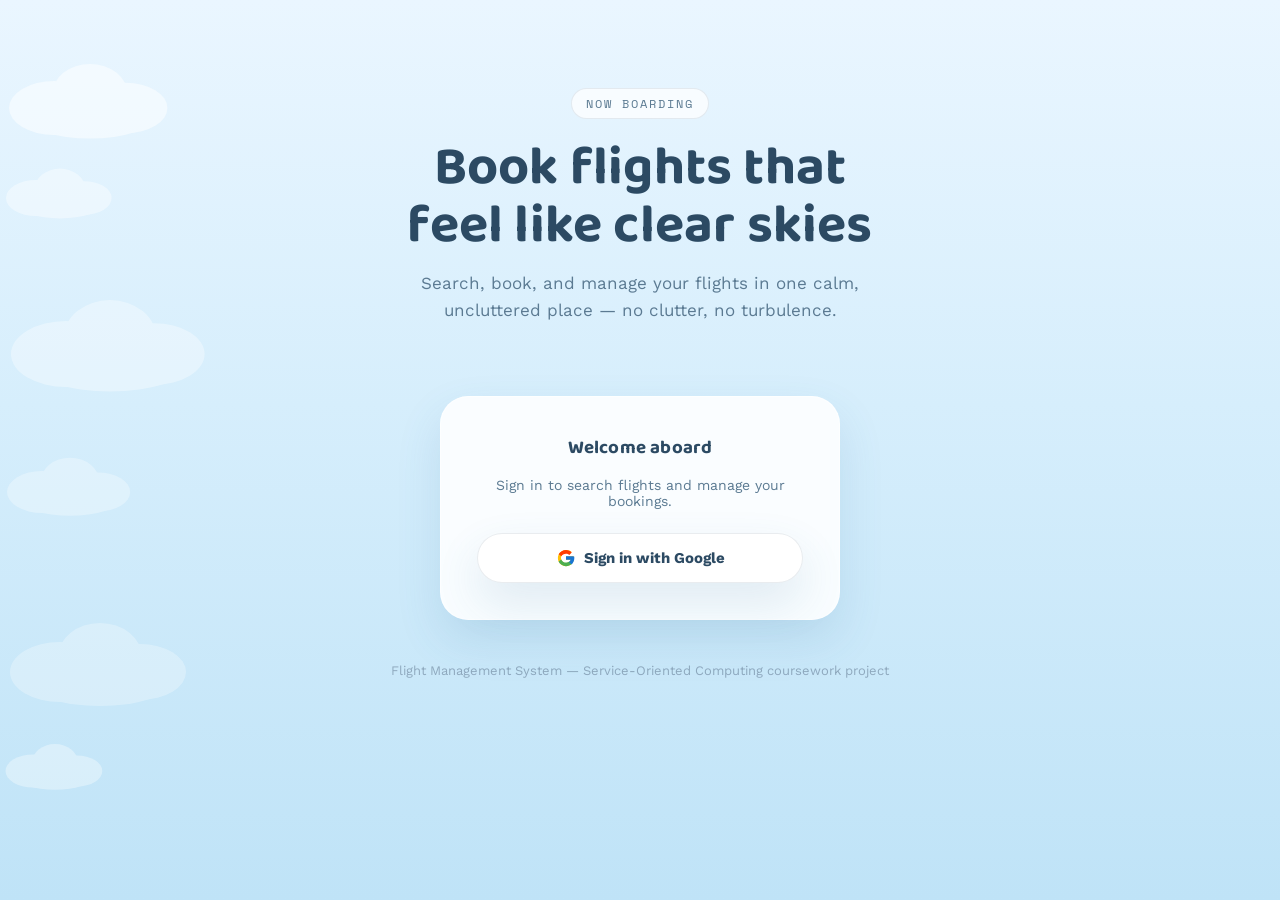
==== frontend/index.html @ 5b7027fa "feat: integrated the test UIs into one frontend" ====
<!DOCTYPE html>
<html lang="en">
<head>
<meta charset="UTF-8" />
<meta name="viewport" content="width=device-width, initial-scale=1.0" />
<title>FlightorFight — Flight Management</title>
<link rel="stylesheet" href="css/style.css" />
</head>
<body>

<div class="page">
  <div class="content" style="max-width: 640px;">
    <div class="hero">
      <span class="eyebrow">Now boarding</span>
      <h1>Book flights that<br/>feel like clear skies</h1>
      <p>Search, book, and manage your flights in one calm, uncluttered place — no clutter, no turbulence.</p>
    </div>

    <div class="cloud-card" style="max-width: 400px; margin: 0 auto; text-align: center;">
      <h3 style="margin-bottom: 8px;">Welcome aboard</h3>
      <p style="color: var(--ink-soft); font-size: 14px; margin-bottom: 24px;">Sign in to search flights and manage your bookings.</p>
      <button class="btn btn-google" id="google-signin">
        <svg viewBox="0 0 48 48"><path fill="#FFC107" d="M43.6 20.5H42V20H24v8h11.3C33.7 32.9 29.3 36 24 36c-6.6 0-12-5.4-12-12s5.4-12 12-12c3.1 0 5.9 1.2 8 3.1l5.7-5.7C34.6 6.5 29.6 4.5 24 4.5 13.2 4.5 4.5 13.2 4.5 24S13.2 43.5 24 43.5c9.8 0 19-7.1 19-19.5 0-1.3-.1-2.3-.4-3.5z"/><path fill="#FF3D00" d="M6.3 14.7l6.6 4.8C14.6 15.9 18.9 13.5 24 13.5c3.1 0 5.9 1.2 8 3.1l5.7-5.7C34.6 6.5 29.6 4.5 24 4.5c-7.4 0-13.8 4.2-17.7 10.2z"/><path fill="#4CAF50" d="M24 43.5c5.4 0 10.4-2 14.1-5.5l-6.5-5.5C29.6 34.3 26.9 35 24 35c-5.3 0-9.7-3.1-11.3-7.5l-6.6 5.1C9.9 39.3 16.4 43.5 24 43.5z"/><path fill="#1976D2" d="M43.6 20.5H42V20H24v8h11.3c-.8 2.4-2.4 4.4-4.4 5.8l6.5 5.5C41 36.5 44 30.9 44 24c0-1.3-.1-2.3-.4-3.5z"/></svg>
        <span>Sign in with Google</span>
      </button>
    </div>

    <p class="footer-note">Flight Management System — Service-Oriented Computing coursework project</p>
  </div>
</div>

<script src="js/config.js"></script>
<script src="js/clouds.js"></script>
<script>
  document.getElementById("google-signin").addEventListener("click", () => {
    window.location.href = `${CONFIG.GATEWAY_BASE}/oauth2/authorization/google`;
  });

  // If already signed in, skip straight to search.
  (async () => {
    try {
      const res = await fetch(`${CONFIG.GATEWAY_BASE}/api/session/me`, { credentials: "include" });
      if (res.ok) window.location.href = "search.html";
    } catch (e) { /* not signed in — stay on this page */ }
  })();
</script>
</body>
</html>
---- frontend/css/style.css ----
@import url('https://fonts.googleapis.com/css2?family=Baloo+2:wght@500;600;700;800&family=Work+Sans:wght@400;500;600;700&family=Space+Mono:wght@400;700&display=swap');

:root {
  --sky-top: #EAF6FF;
  --sky-mid: #D6EEFC;
  --sky-bottom: #BFE3F7;
  --cloud-white: #FFFFFF;
  --cloud-white-soft: rgba(255, 255, 255, 0.72);
  --cloud-white-strong: rgba(255, 255, 255, 0.88);
  --butter: #FFD873;
  --butter-deep: #F5B93F;
  --ink: #2C4A63;
  --ink-soft: #5B7A92;
  --ink-faint: #8FA9BE;
  --coral: #FF8A73;
  --coral-deep: #F26B50;
  --border-soft: rgba(44, 74, 99, 0.10);
  --shadow-sky: 0 20px 45px rgba(60, 120, 160, 0.14);
  --shadow-sky-lift: 0 28px 60px rgba(60, 120, 160, 0.20);
  --radius-lg: 28px;
  --radius-md: 18px;
  --radius-sm: 12px;
}

* { box-sizing: border-box; }

html { scroll-behavior: smooth; }

body {
  margin: 0;
  min-height: 100vh;
  font-family: 'Work Sans', sans-serif;
  color: var(--ink);
  background: linear-gradient(180deg, var(--sky-top) 0%, var(--sky-mid) 45%, var(--sky-bottom) 100%);
  overflow-x: hidden;
  position: relative;
}

h1, h2, h3, .display {
  font-family: 'Baloo 2', sans-serif;
  color: var(--ink);
  margin: 0;
  letter-spacing: 0.2px;
}

.mono {
  font-family: 'Space Mono', monospace;
  letter-spacing: 0.5px;
}

a { color: inherit; text-decoration: none; }

button, input, select {
  font-family: inherit;
}

@media (prefers-reduced-motion: reduce) {
  *, *::before, *::after {
    animation-duration: 0.01ms !important;
    animation-iteration-count: 1 !important;
    transition-duration: 0.01ms !important;
    scroll-behavior: auto !important;
  }
}

/* ---------- Drifting cloud background ---------- */
.cloud-field {
  position: fixed;
  inset: 0;
  overflow: hidden;
  pointer-events: none;
  z-index: 0;
}

.cloud {
  position: absolute;
  opacity: 0.55;
  filter: blur(0.5px);
  animation: drift linear infinite;
}

.cloud svg { display: block; width: 100%; height: 100%; }

@keyframes drift {
  from { transform: translateX(-12vw); }
  to   { transform: translateX(112vw); }
}

/* ---------- Layout shell ---------- */
.page {
  position: relative;
  z-index: 1;
  min-height: 100vh;
  display: flex;
  flex-direction: column;
}

.content {
  flex: 1;
  width: 100%;
  max-width: 1080px;
  margin: 0 auto;
  padding: 32px 24px 80px;
}

/* ---------- Nav ---------- */
.nav {
  position: relative;
  z-index: 2;
  display: flex;
  align-items: center;
  justify-content: space-between;
  max-width: 1080px;
  margin: 0 auto;
  padding: 22px 24px 8px;
}

.nav-brand {
  display: flex;
  align-items: center;
  gap: 10px;
  font-family: 'Baloo 2', sans-serif;
  font-weight: 700;
  font-size: 20px;
  color: var(--ink);
}

.nav-brand .plane-icon { width: 26px; height: 26px; }

.nav-links {
  display: flex;
  align-items: center;
  gap: 6px;
  background: var(--cloud-white-soft);
  backdrop-filter: blur(14px);
  -webkit-backdrop-filter: blur(14px);
  border: 1px solid var(--border-soft);
  border-radius: 999px;
  padding: 6px;
  box-shadow: var(--shadow-sky);
}

.nav-links a {
  font-size: 14px;
  font-weight: 600;
  color: var(--ink-soft);
  padding: 9px 16px;
  border-radius: 999px;
  transition: background 0.2s ease, color 0.2s ease;
}

.nav-links a:hover { color: var(--ink); background: rgba(44, 74, 99, 0.06); }
.nav-links a.active { color: var(--ink); background: var(--butter); }

/* ---------- Cloud platform card ---------- */
.cloud-card {
  background: var(--cloud-white-strong);
  backdrop-filter: blur(18px);
  -webkit-backdrop-filter: blur(18px);
  border: 1px solid rgba(255, 255, 255, 0.6);
  border-radius: var(--radius-lg);
  box-shadow: var(--shadow-sky);
  padding: 36px;
}

.cloud-card.tight { padding: 24px; border-radius: var(--radius-md); }

/* ---------- Buttons ---------- */
.btn {
  display: inline-flex;
  align-items: center;
  justify-content: center;
  gap: 8px;
  font-weight: 700;
  font-size: 15px;
  border: none;
  border-radius: 999px;
  padding: 13px 26px;
  cursor: pointer;
  transition: transform 0.15s ease, box-shadow 0.15s ease, background 0.15s ease;
}

.btn:active { transform: translateY(1px) scale(0.99); }

.btn-primary {
  background: var(--butter);
  color: #4A3A0E;
  box-shadow: 0 10px 24px rgba(245, 185, 63, 0.45);
}
.btn-primary:hover { background: var(--butter-deep); box-shadow: 0 14px 30px rgba(245, 185, 63, 0.55); }

.btn-ghost {
  background: transparent;
  color: var(--ink);
  border: 1.5px solid var(--border-soft);
}
.btn-ghost:hover { background: rgba(44, 74, 99, 0.05); }

.btn-danger {
  background: var(--cloud-white);
  color: var(--coral-deep);
  border: 1.5px solid rgba(255, 138, 115, 0.4);
}
.btn-danger:hover { background: rgba(255, 138, 115, 0.10); }

.btn-google {
  background: var(--cloud-white);
  color: var(--ink);
  border: 1.5px solid var(--border-soft);
  box-shadow: var(--shadow-sky);
  width: 100%;
  padding: 14px 26px;
}
.btn-google:hover { box-shadow: var(--shadow-sky-lift); transform: translateY(-1px); }
.btn-google svg { width: 20px; height: 20px; }

.btn[disabled] { opacity: 0.55; cursor: not-allowed; }

/* ---------- Form elements ---------- */
.field { display: flex; flex-direction: column; gap: 6px; margin-bottom: 18px; }
.field label { font-size: 13px; font-weight: 600; color: var(--ink-soft); }

.input, select.input {
  border: 1.5px solid var(--border-soft);
  background: rgba(255, 255, 255, 0.7);
  border-radius: var(--radius-sm);
  padding: 12px 16px;
  font-size: 15px;
  color: var(--ink);
  transition: border-color 0.15s ease, box-shadow 0.15s ease;
}
.input:focus, select.input:focus {
  outline: none;
  border-color: var(--butter-deep);
  box-shadow: 0 0 0 4px rgba(255, 216, 115, 0.35);
}

.field-row { display: grid; grid-template-columns: 1fr 1fr; gap: 16px; }
@media (max-width: 620px) { .field-row { grid-template-columns: 1fr; } }

/* ---------- Hero ---------- */
.hero {
  text-align: center;
  padding: 56px 20px 40px;
}
.hero .eyebrow {
  display: inline-block;
  font-family: 'Space Mono', monospace;
  font-size: 12px;
  letter-spacing: 2px;
  text-transform: uppercase;
  color: var(--ink-soft);
  background: var(--cloud-white-soft);
  border: 1px solid var(--border-soft);
  padding: 6px 14px;
  border-radius: 999px;
  margin-bottom: 20px;
}
.hero h1 {
  font-size: clamp(34px, 5vw, 54px);
  line-height: 1.08;
  margin-bottom: 14px;
}
.hero p {
  font-size: 17px;
  color: var(--ink-soft);
  max-width: 480px;
  margin: 0 auto 32px;
  line-height: 1.6;
}

/* ---------- Flight board list ---------- */
.board {
  display: flex;
  flex-direction: column;
  gap: 12px;
}

.board-row {
  display: grid;
  grid-template-columns: auto 1fr auto auto;
  align-items: center;
  gap: 20px;
  background: var(--cloud-white-strong);
  border: 1px solid var(--border-soft);
  border-radius: var(--radius-md);
  padding: 18px 22px;
  box-shadow: var(--shadow-sky);
  transition: transform 0.15s ease, box-shadow 0.15s ease;
}
.board-row:hover { transform: translateY(-2px); box-shadow: var(--shadow-sky-lift); }

.board-code {
  font-family: 'Space Mono', monospace;
  font-weight: 700;
  font-size: 17px;
  background: var(--butter);
  color: #4A3A0E;
  padding: 8px 12px;
  border-radius: 10px;
  min-width: 70px;
  text-align: center;
}

.board-route { display: flex; flex-direction: column; gap: 2px; }
.board-route .cities { font-weight: 700; font-size: 16px; }
.board-route .times { font-family: 'Space Mono', monospace; font-size: 13px; color: var(--ink-soft); }

.board-price { font-family: 'Space Mono', monospace; font-weight: 700; font-size: 18px; color: var(--ink); }

.status-pill {
  font-family: 'Space Mono', monospace;
  font-size: 11px;
  font-weight: 700;
  letter-spacing: 0.5px;
  text-transform: uppercase;
  padding: 5px 12px;
  border-radius: 999px;
}
.status-confirmed { background: rgba(255, 216, 115, 0.4); color: #7A5E12; }
.status-cancelled { background: rgba(255, 138, 115, 0.2); color: var(--coral-deep); }
.status-scheduled { background: rgba(191, 227, 247, 0.6); color: var(--ink); }

@media (max-width: 700px) {
  .board-row { grid-template-columns: 1fr; text-align: left; gap: 8px; }
}

/* ---------- Empty / loading states ---------- */
.empty-state {
  text-align: center;
  padding: 60px 20px;
  color: var(--ink-soft);
}
.empty-state .icon { font-size: 40px; margin-bottom: 12px; }

.section-title {
  font-size: 22px;
  margin-bottom: 18px;
}

.footer-note {
  text-align: center;
  font-size: 13px;
  color: var(--ink-faint);
  padding: 30px 20px 10px;
}
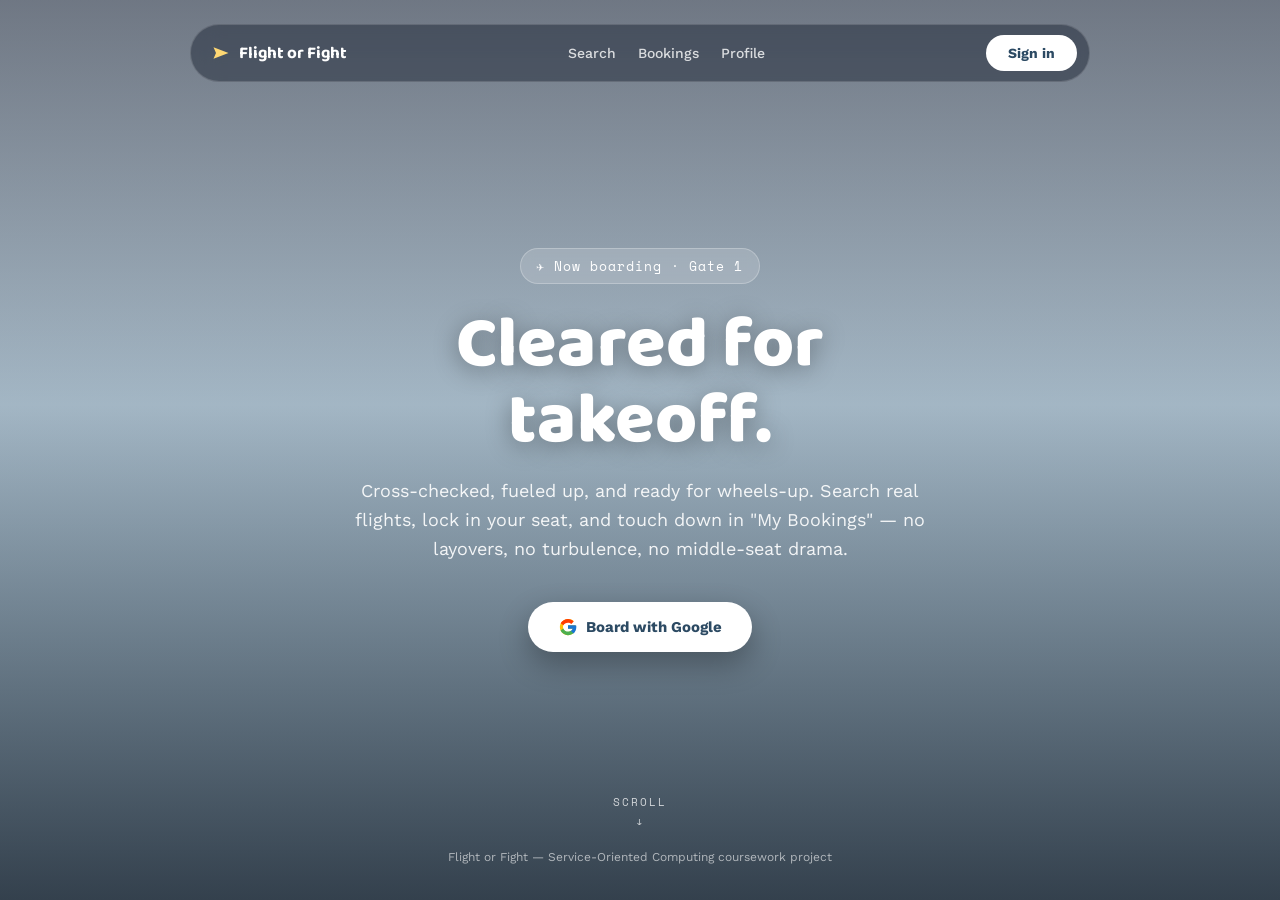
==== commit f9d60f6e: "" ====
--- a/frontend/index.html
+++ b/frontend/index.html
@@ -3,36 +3,59 @@
 <head>
 <meta charset="UTF-8" />
 <meta name="viewport" content="width=device-width, initial-scale=1.0" />
-<title>FlightorFight — Flight Management</title>
+<title>Flight or Fight — Flight Management</title>
 <link rel="stylesheet" href="css/style.css" />
 </head>
 <body>
 
-<div class="page">
-  <div class="content" style="max-width: 640px;">
-    <div class="hero">
-      <span class="eyebrow">Now boarding</span>
-      <h1>Book flights that<br/>feel like clear skies</h1>
-      <p>Search, book, and manage your flights in one calm, uncluttered place — no clutter, no turbulence.</p>
+<div class="hero-photo-page hero-photo-night">
+
+  <nav class="hero-nav">
+    <a class="hero-nav-brand" href="index.html">
+      <svg class="plane-icon" viewBox="0 0 24 24" fill="none" xmlns="http://www.w3.org/2000/svg">
+        <path d="M21 12L3 5l3 7-3 7 18-7z" fill="#FFD873"/>
+      </svg>
+      <span>Flight or Fight</span>
+    </a>
+    <div class="hero-nav-links">
+      <a href="#">Search</a>
+      <a href="#">Bookings</a>
+      <a href="#">Profile</a>
     </div>
+    <button class="btn btn-hero-login" id="google-signin-nav">Sign in</button>
+  </nav>
 
-    <div class="cloud-card" style="max-width: 400px; margin: 0 auto; text-align: center;">
-      <h3 style="margin-bottom: 8px;">Welcome aboard</h3>
-      <p style="color: var(--ink-soft); font-size: 14px; margin-bottom: 24px;">Sign in to search flights and manage your bookings.</p>
-      <button class="btn btn-google" id="google-signin">
+  <div class="hero-photo-content">
+    <span class="hero-photo-eyebrow">✈ Now boarding · Gate 1</span>
+    <h1 class="hero-photo-title">Cleared for takeoff.</h1>
+    <p class="hero-photo-subtitle">
+      Cross-checked, fueled up, and ready for wheels-up. Search real flights,
+      lock in your seat, and touch down in "My Bookings" — no layovers,
+      no turbulence, no middle-seat drama.
+    </p>
+
+    <div class="hero-photo-cta">
+      <button class="btn btn-hero-primary" id="google-signin">
         <svg viewBox="0 0 48 48"><path fill="#FFC107" d="M43.6 20.5H42V20H24v8h11.3C33.7 32.9 29.3 36 24 36c-6.6 0-12-5.4-12-12s5.4-12 12-12c3.1 0 5.9 1.2 8 3.1l5.7-5.7C34.6 6.5 29.6 4.5 24 4.5 13.2 4.5 4.5 13.2 4.5 24S13.2 43.5 24 43.5c9.8 0 19-7.1 19-19.5 0-1.3-.1-2.3-.4-3.5z"/><path fill="#FF3D00" d="M6.3 14.7l6.6 4.8C14.6 15.9 18.9 13.5 24 13.5c3.1 0 5.9 1.2 8 3.1l5.7-5.7C34.6 6.5 29.6 4.5 24 4.5c-7.4 0-13.8 4.2-17.7 10.2z"/><path fill="#4CAF50" d="M24 43.5c5.4 0 10.4-2 14.1-5.5l-6.5-5.5C29.6 34.3 26.9 35 24 35c-5.3 0-9.7-3.1-11.3-7.5l-6.6 5.1C9.9 39.3 16.4 43.5 24 43.5z"/><path fill="#1976D2" d="M43.6 20.5H42V20H24v8h11.3c-.8 2.4-2.4 4.4-4.4 5.8l6.5 5.5C41 36.5 44 30.9 44 24c0-1.3-.1-2.3-.4-3.5z"/></svg>
-        <span>Sign in with Google</span>
+        <span>Board with Google</span>
       </button>
     </div>
+  </div>
 
-    <p class="footer-note">Flight Management System — Service-Oriented Computing coursework project</p>
+  <div class="hero-photo-scroll">
+    <span>SCROLL</span>
+    <span class="hero-photo-scroll-arrow">↓</span>
   </div>
+
+  <p class="hero-photo-footer">Flight or Fight — Service-Oriented Computing coursework project</p>
 </div>
 
 <script src="js/config.js"></script>
-<script src="js/clouds.js"></script>
 <script>
   document.getElementById("google-signin").addEventListener("click", () => {
+    window.location.href = `${CONFIG.GATEWAY_BASE}/oauth2/authorization/google`;
+  });
+  document.getElementById("google-signin-nav").addEventListener("click", () => {
     window.location.href = `${CONFIG.GATEWAY_BASE}/oauth2/authorization/google`;
   });
 
--- a/frontend/css/style.css
+++ b/frontend/css/style.css
@@ -343,4 +343,196 @@
   font-size: 13px;
   color: var(--ink-faint);
   padding: 30px 20px 10px;
+}
+
+.hero-photo-page {
+  position: relative;
+  min-height: 100vh;
+  display: flex;
+  flex-direction: column;
+  align-items: center;
+  justify-content: center;
+  text-align: center;
+  overflow: hidden;
+  background: linear-gradient(180deg, var(--sky-top) 0%, var(--sky-bottom) 100%);
+  color: #fff;
+}
+
+.hero-photo-page.hero-photo-night {
+  background:
+    linear-gradient(180deg, rgba(10, 15, 30, 0.55) 0%, rgba(10, 15, 30, 0.25) 45%, rgba(5, 10, 20, 0.75) 100%),
+    url('../assets/images/hero-night.jpg') center 60% / cover no-repeat;
+}
+
+/* Top nav overlaid on the photo */
+.hero-nav {
+  position: absolute;
+  top: 24px;
+  left: 50%;
+  transform: translateX(-50%);
+  width: min(92%, 900px);
+  display: flex;
+  align-items: center;
+  justify-content: space-between;
+  background: rgba(20, 30, 45, 0.45);
+  backdrop-filter: blur(14px);
+  -webkit-backdrop-filter: blur(14px);
+  border: 1px solid rgba(255, 255, 255, 0.15);
+  border-radius: 999px;
+  padding: 10px 12px 10px 20px;
+}
+
+.hero-nav-brand {
+  display: flex;
+  align-items: center;
+  gap: 8px;
+  font-family: 'Baloo 2', sans-serif;
+  font-weight: 700;
+  font-size: 17px;
+  color: #fff;
+}
+.hero-nav-brand .plane-icon { width: 20px; height: 20px; }
+
+.hero-nav-links { display: flex; gap: 22px; }
+.hero-nav-links a {
+  font-size: 14px;
+  font-weight: 500;
+  color: rgba(255, 255, 255, 0.8);
+  transition: color 0.15s ease;
+}
+.hero-nav-links a:hover { color: #fff; }
+
+@media (max-width: 700px) {
+  .hero-nav-links { display: none; }
+}
+
+.btn-hero-login {
+  background: #fff;
+  color: var(--ink);
+  padding: 10px 22px;
+  font-size: 14px;
+}
+.btn-hero-login:hover { background: var(--butter); }
+
+/* Center content on index */
+.hero-photo-content {
+  position: relative;
+  z-index: 1;
+  max-width: 640px;
+  padding: 0 24px;
+}
+
+.hero-photo-eyebrow {
+  display: inline-block;
+  font-family: 'Space Mono', monospace;
+  font-size: 13px;
+  letter-spacing: 1px;
+  background: rgba(255, 255, 255, 0.15);
+  border: 1px solid rgba(255, 255, 255, 0.25);
+  backdrop-filter: blur(6px);
+  padding: 7px 16px;
+  border-radius: 999px;
+  margin-bottom: 24px;
+}
+
+.hero-photo-title {
+  font-family: 'Baloo 2', sans-serif;
+  font-weight: 800;
+  font-size: clamp(42px, 7vw, 72px);
+  line-height: 1.05;
+  color: #fff;
+  text-shadow: 0 4px 24px rgba(0, 0, 0, 0.35);
+  margin-bottom: 18px;
+}
+
+.hero-photo-subtitle {
+  font-size: 18px;
+  line-height: 1.6;
+  color: rgba(255, 255, 255, 0.9);
+  margin-bottom: 38px;
+}
+
+.hero-photo-cta { display: flex; justify-content: center; }
+
+.btn-hero-primary {
+  background: #fff;
+  color: var(--ink);
+  padding: 15px 30px;
+  font-size: 15px;
+  box-shadow: 0 12px 30px rgba(0, 0, 0, 0.3);
+}
+.btn-hero-primary:hover {
+  background: var(--butter);
+  transform: translateY(-1px);
+  box-shadow: 0 16px 36px rgba(0, 0, 0, 0.35);
+}
+.btn-hero-primary svg { width: 20px; height: 20px; }
+
+/* Scroll cue */
+.hero-photo-scroll {
+  position: absolute;
+  bottom: 70px;
+  left: 50%;
+  transform: translateX(-50%);
+  display: flex;
+  flex-direction: column;
+  align-items: center;
+  gap: 4px;
+  font-family: 'Space Mono', monospace;
+  font-size: 11px;
+  letter-spacing: 2px;
+  color: rgba(255, 255, 255, 0.75);
+}
+.hero-photo-scroll-arrow { animation: bob 2s ease-in-out infinite; }
+@keyframes bob {
+  0%, 100% { transform: translateY(0); }
+  50% { transform: translateY(6px); }
+}
+
+.hero-photo-footer {
+  position: absolute;
+  bottom: 24px;
+  left: 50%;
+  transform: translateX(-50%);
+  font-size: 12px;
+  color: rgba(255, 255, 255, 0.6);
+}
+
+@media (max-width: 600px) {
+  .hero-photo-scroll { display: none; }
+}
+
+/* ---------- Morning hero banner (search.html) ---------- */
+.hero-banner {
+  position: relative;
+  height: 300px;
+  width: 100%;
+  overflow: hidden;
+  background:
+    linear-gradient(180deg, rgba(20, 30, 45, 0.25) 0%, rgba(20, 30, 45, 0.55) 100%),
+    url('../assets/images/hero-morning.jpg') center 55% / cover no-repeat;
+}
+
+.hero-banner-overlay {
+  position: absolute;
+  inset: 0;
+  display: flex;
+  flex-direction: column;
+  align-items: center;
+  justify-content: center;
+  text-align: center;
+  padding: 0 20px;
+}
+
+.hero-banner-title {
+  font-family: 'Baloo 2', sans-serif;
+  font-weight: 700;
+  font-size: clamp(28px, 4vw, 40px);
+  color: #fff;
+  text-shadow: 0 3px 16px rgba(0, 0, 0, 0.35);
+  margin-top: 12px;
+}
+
+@media (max-width: 700px) {
+  .hero-banner { height: 220px; }
 }
